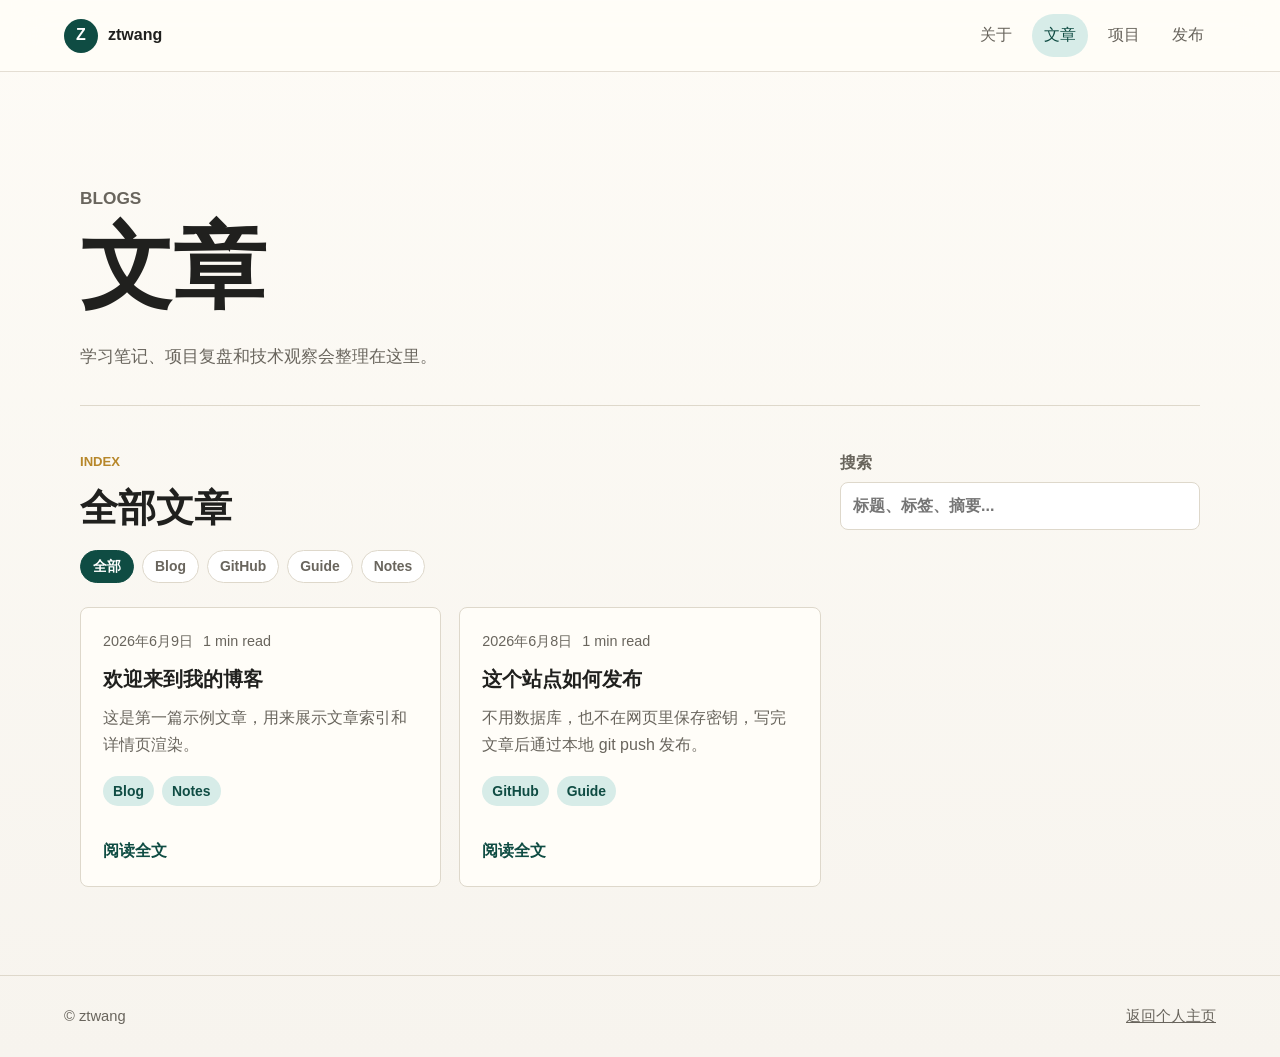
==== articles.html @ 3b93fb18 "Update homepage and articles page" ====
<!doctype html>
<html lang="zh-CN">
  <head>
    <meta charset="utf-8">
    <meta name="viewport" content="width=device-width, initial-scale=1">
    <meta name="description" content="ztwang 的博客文章列表。">
    <title>文章 - ztwang</title>
    <link rel="stylesheet" href="assets/styles.css">
  </head>
  <body>
    <header class="site-header">
      <a class="brand" href="index.html" aria-label="回到首页">
        <span class="brand-mark">Z</span>
        <span>ztwang</span>
      </a>
      <nav class="nav-links" aria-label="主导航">
        <a href="index.html">关于</a>
        <a aria-current="page" href="articles.html">文章</a>
        <a href="index.html#projects">项目</a>
        <a href="publish.html">发布</a>
      </nav>
    </header>

    <main>
      <section class="articles-hero" aria-labelledby="articles-title">
        <p class="section-kicker">Blogs</p>
        <h1 id="articles-title">文章</h1>
        <p>学习笔记、项目复盘和技术观察会整理在这里。</p>
      </section>

      <section class="posts-section standalone" aria-labelledby="posts-title">
        <div class="section-heading">
          <div>
            <p class="section-kicker">Index</p>
            <h2 id="posts-title">全部文章</h2>
          </div>
          <label class="search-box">
            <span>搜索</span>
            <input id="searchInput" type="search" placeholder="标题、标签、摘要..." autocomplete="off">
          </label>
        </div>
        <div class="filters" id="tagFilters" aria-label="文章标签筛选"></div>
        <div class="post-list" id="postList" aria-live="polite"></div>
        <p class="empty-state hidden" id="emptyState">没有找到匹配的文章。</p>
      </section>
    </main>

    <footer class="site-footer">
      <span>© ztwang</span>
      <span><a href="index.html">返回个人主页</a></span>
    </footer>

    <script src="assets/home.js" type="module"></script>
  </body>
</html>
---- assets/styles.css ----
:root {
  color-scheme: light;
  --bg: #f7f4ee;
  --surface: #fffdf8;
  --surface-strong: #ffffff;
  --ink: #20201e;
  --muted: #69655d;
  --line: #ded8cb;
  --accent: #1d6f64;
  --accent-dark: #0f4c43;
  --accent-soft: #d7ece8;
  --gold: #b7872a;
  --rose: #b9584f;
  --shadow: 0 18px 45px rgba(44, 39, 28, 0.12);
  --radius: 8px;
  font-family:
    Inter, "Segoe UI", "PingFang SC", "Microsoft YaHei", Arial, sans-serif;
}

* {
  box-sizing: border-box;
}

html {
  scroll-behavior: smooth;
}

body {
  margin: 0;
  color: var(--ink);
  background:
    linear-gradient(180deg, rgba(255, 253, 248, 0.8), rgba(247, 244, 238, 0.95)),
    var(--bg);
  line-height: 1.65;
}

a {
  color: inherit;
}

img {
  display: block;
  max-width: 100%;
}

button,
input,
textarea {
  font: inherit;
}

.site-header {
  position: sticky;
  top: 0;
  z-index: 10;
  display: flex;
  align-items: center;
  justify-content: space-between;
  gap: 24px;
  min-height: 72px;
  padding: 14px clamp(18px, 5vw, 72px);
  border-bottom: 1px solid rgba(222, 216, 203, 0.8);
  background: rgba(255, 253, 248, 0.9);
  backdrop-filter: blur(18px);
}

.brand,
.nav-links,
.hero-actions,
.publish-actions,
.meta-row,
.tag-row,
.filters {
  display: flex;
  align-items: center;
}

.brand {
  gap: 10px;
  font-weight: 800;
  text-decoration: none;
}

.brand-mark {
  display: grid;
  width: 34px;
  height: 34px;
  place-items: center;
  border-radius: 50%;
  color: #fff;
  background: var(--accent-dark);
}

.nav-links {
  flex-wrap: wrap;
  justify-content: flex-end;
  gap: 8px;
}

.nav-links a {
  padding: 8px 12px;
  border-radius: 999px;
  color: var(--muted);
  text-decoration: none;
}

.nav-links a:hover,
.nav-links a[aria-current="page"] {
  color: var(--accent-dark);
  background: var(--accent-soft);
}

main {
  width: min(1120px, calc(100% - 36px));
  margin: 0 auto;
}

.hero-section {
  display: grid;
  grid-template-columns: minmax(0, 1.05fr) minmax(320px, 0.95fr);
  gap: clamp(28px, 5vw, 72px);
  align-items: center;
  min-height: calc(100vh - 116px);
  padding: clamp(46px, 8vw, 92px) 0 clamp(28px, 4vw, 54px);
}

.hero-copy {
  max-width: 680px;
}

.eyebrow,
.section-kicker {
  margin: 0 0 12px;
  color: var(--gold);
  font-size: 0.82rem;
  font-weight: 800;
  letter-spacing: 0;
  text-transform: uppercase;
}

h1,
h2,
h3 {
  margin: 0;
  line-height: 1.18;
}

h1 {
  max-width: 820px;
  font-size: clamp(2.45rem, 7vw, 5.8rem);
}

h2 {
  font-size: clamp(1.75rem, 3vw, 2.8rem);
}

h3 {
  font-size: 1.24rem;
}

.hero-text {
  max-width: 650px;
  margin: 24px 0 0;
  color: var(--muted);
  font-size: 1.06rem;
}

.hero-actions {
  flex-wrap: wrap;
  gap: 12px;
  margin-top: 32px;
}

.button {
  display: inline-flex;
  align-items: center;
  justify-content: center;
  min-height: 44px;
  padding: 10px 16px;
  border: 1px solid transparent;
  border-radius: var(--radius);
  font-weight: 800;
  text-decoration: none;
  cursor: pointer;
}

.button.primary {
  color: #fff;
  background: var(--accent-dark);
}

.button.primary:hover {
  background: #083a33;
}

.button.secondary {
  color: var(--accent-dark);
  border-color: var(--line);
  background: var(--surface-strong);
}

.button.secondary:hover {
  border-color: var(--accent);
}

.hero-visual {
  overflow: hidden;
  border: 1px solid rgba(222, 216, 203, 0.88);
  border-radius: var(--radius);
  box-shadow: var(--shadow);
  background: #f4eee0;
}

.profile-page {
  width: min(1020px, calc(100% - 36px));
}

.profile-hero {
  display: grid;
  grid-template-columns: minmax(0, 1.15fr) minmax(280px, 0.55fr);
  gap: clamp(28px, 5vw, 64px);
  align-items: center;
  padding: clamp(56px, 9vw, 110px) 0 58px;
  border-bottom: 1px solid var(--line);
}

.profile-copy {
  max-width: 720px;
}

.profile-lead {
  max-width: 690px;
  margin: 24px 0 0;
  color: var(--muted);
  font-size: 1.12rem;
}

.profile-links {
  display: flex;
  flex-wrap: wrap;
  gap: 12px;
  margin-top: 30px;
}

.profile-card {
  padding: 26px;
  border: 1px solid var(--line);
  border-radius: var(--radius);
  background: var(--surface);
  box-shadow: var(--shadow);
}

.avatar {
  display: grid;
  width: 96px;
  height: 96px;
  margin-bottom: 20px;
  place-items: center;
  border-radius: 50%;
  color: #fff;
  background: var(--accent-dark);
  font-size: 2.4rem;
  font-weight: 900;
}

.profile-card h2 {
  font-size: 1.6rem;
}

.profile-card p,
.quick-facts dd,
.timeline-item p,
.project-card p,
.articles-hero p {
  color: var(--muted);
}

.quick-facts {
  display: grid;
  gap: 12px;
  margin: 22px 0 0;
}

.quick-facts div {
  display: grid;
  grid-template-columns: 86px minmax(0, 1fr);
  gap: 14px;
  padding-top: 12px;
  border-top: 1px solid var(--line);
}

.quick-facts dt {
  color: var(--gold);
  font-weight: 850;
}

.quick-facts dd {
  margin: 0;
}

.resume-section {
  padding: 56px 0;
  border-bottom: 1px solid var(--line);
}

.timeline {
  display: grid;
  gap: 18px;
  margin-top: 26px;
}

.timeline-item {
  display: grid;
  grid-template-columns: 150px minmax(0, 1fr);
  gap: 22px;
  padding: 18px 0;
}

.timeline-date {
  color: var(--accent-dark);
  font-weight: 850;
}

.timeline-item p {
  margin: 8px 0 0;
}

.skill-cloud {
  display: flex;
  flex-wrap: wrap;
  gap: 10px;
  margin-top: 24px;
}

.skill-cloud span {
  display: inline-flex;
  min-height: 36px;
  align-items: center;
  padding: 6px 12px;
  border: 1px solid var(--line);
  border-radius: 999px;
  color: var(--accent-dark);
  background: var(--surface-strong);
  font-weight: 800;
}

.project-grid {
  display: grid;
  grid-template-columns: repeat(2, minmax(0, 1fr));
  gap: 18px;
  margin-top: 24px;
}

.project-card {
  display: block;
  min-height: 210px;
  padding: 22px;
  border: 1px solid var(--line);
  border-radius: var(--radius);
  background: var(--surface);
  text-decoration: none;
}

.project-card:hover {
  border-color: rgba(29, 111, 100, 0.45);
  box-shadow: var(--shadow);
}

.project-card span {
  color: var(--gold);
  font-size: 0.82rem;
  font-weight: 850;
  text-transform: uppercase;
}

.project-card h3 {
  margin-top: 16px;
}

.articles-hero {
  padding: clamp(54px, 8vw, 92px) 0 34px;
}

.articles-hero h1 {
  font-size: clamp(2.7rem, 8vw, 5.8rem);
}

.articles-hero p {
  margin: 20px 0 0;
  font-size: 1.08rem;
}

.intro-grid {
  display: grid;
  grid-template-columns: minmax(220px, 0.78fr) minmax(0, 1.22fr);
  gap: clamp(24px, 4vw, 64px);
  padding: 74px 0;
  border-top: 1px solid var(--line);
}

.intro-copy p {
  margin: 0 0 16px;
  color: var(--muted);
}

.posts-section {
  padding: 64px 0 88px;
  border-top: 1px solid var(--line);
}

.posts-section.standalone {
  padding-top: 44px;
}

.section-heading {
  display: flex;
  align-items: end;
  justify-content: space-between;
  gap: 24px;
  margin-bottom: 20px;
}

.section-heading.compact {
  align-items: center;
  margin: 0;
}

.search-box {
  display: grid;
  gap: 6px;
  width: min(360px, 100%);
  color: var(--muted);
  font-weight: 700;
}

input,
textarea {
  width: 100%;
  min-height: 44px;
  border: 1px solid var(--line);
  border-radius: var(--radius);
  padding: 10px 12px;
  color: var(--ink);
  background: var(--surface-strong);
  outline: none;
}

textarea {
  resize: vertical;
}

input:focus,
textarea:focus {
  border-color: var(--accent);
  box-shadow: 0 0 0 3px rgba(29, 111, 100, 0.16);
}

.filters {
  flex-wrap: wrap;
  gap: 8px;
  margin: 18px 0 24px;
}

.tag-filter,
.tag {
  display: inline-flex;
  align-items: center;
  min-height: 30px;
  border-radius: 999px;
  font-size: 0.87rem;
  font-weight: 750;
}

.tag-filter {
  border: 1px solid var(--line);
  padding: 4px 12px;
  color: var(--muted);
  background: var(--surface-strong);
  cursor: pointer;
}

.tag-filter.active {
  color: #fff;
  border-color: var(--accent-dark);
  background: var(--accent-dark);
}

.post-list {
  display: grid;
  grid-template-columns: repeat(3, minmax(0, 1fr));
  gap: 18px;
}

.post-card {
  display: flex;
  flex-direction: column;
  min-height: 280px;
  padding: 22px;
  border: 1px solid var(--line);
  border-radius: var(--radius);
  background: var(--surface);
  text-decoration: none;
  transition:
    transform 160ms ease,
    box-shadow 160ms ease,
    border-color 160ms ease;
}

.post-card:hover {
  transform: translateY(-3px);
  border-color: rgba(29, 111, 100, 0.45);
  box-shadow: var(--shadow);
}

.post-card p {
  margin: 14px 0 0;
  color: var(--muted);
}

.post-card .read-more {
  margin-top: auto;
  color: var(--accent-dark);
  font-weight: 850;
}

.meta-row {
  flex-wrap: wrap;
  gap: 10px;
  margin-bottom: 14px;
  color: var(--muted);
  font-size: 0.9rem;
}

.tag-row {
  flex-wrap: wrap;
  gap: 8px;
  margin-top: 18px;
}

.tag {
  padding: 3px 10px;
  color: var(--accent-dark);
  background: var(--accent-soft);
}

.empty-state,
.loading {
  color: var(--muted);
}

.hidden {
  display: none;
}

.article-shell,
.publish-shell {
  padding: 54px 0 88px;
}

.back-link {
  display: inline-block;
  margin-bottom: 26px;
  color: var(--accent-dark);
  font-weight: 800;
  text-decoration: none;
}

.article {
  width: min(820px, 100%);
}

.article header {
  margin-bottom: 34px;
  padding-bottom: 28px;
  border-bottom: 1px solid var(--line);
}

.article h1 {
  font-size: clamp(2rem, 6vw, 4.25rem);
}

.article h2 {
  margin-top: 2em;
  font-size: clamp(1.45rem, 3vw, 2rem);
}

.article h3 {
  margin-top: 1.6em;
}

.article p,
.article li {
  color: #343330;
}

.article a {
  color: var(--accent-dark);
  font-weight: 700;
}

.article code {
  border-radius: 6px;
  padding: 2px 5px;
  background: #eee7d9;
}

.article pre {
  overflow: auto;
  padding: 16px;
  border-radius: var(--radius);
  color: #f6f1e7;
  background: #20201e;
}

.article pre code {
  padding: 0;
  background: transparent;
}

.article blockquote {
  margin: 22px 0;
  padding: 2px 0 2px 18px;
  border-left: 4px solid var(--accent);
  color: var(--muted);
}

.publish-shell {
  display: grid;
  grid-template-columns: minmax(0, 0.92fr) minmax(320px, 0.78fr);
  gap: 30px;
  align-items: start;
}

.publish-heading {
  grid-column: 1 / -1;
  max-width: 780px;
}

.publish-heading p {
  color: var(--muted);
}

.publish-form,
.preview-panel {
  display: grid;
  gap: 18px;
}

fieldset,
.preview-panel {
  margin: 0;
  border: 1px solid var(--line);
  border-radius: var(--radius);
  padding: 22px;
  background: var(--surface);
}

legend {
  padding: 0 8px;
  color: var(--accent-dark);
  font-weight: 850;
}

label {
  display: grid;
  gap: 7px;
  color: var(--muted);
  font-weight: 750;
}

.form-grid {
  display: grid;
  grid-template-columns: repeat(2, minmax(0, 1fr));
  gap: 14px;
}

fieldset > label,
fieldset > .form-grid {
  margin-top: 14px;
}

.publish-actions {
  justify-content: flex-end;
  gap: 12px;
}

.status {
  margin: 0;
  min-height: 28px;
  color: var(--muted);
  font-weight: 750;
}

.status.success {
  color: var(--accent-dark);
}

.status.error {
  color: var(--rose);
}

.preview-panel {
  position: sticky;
  top: 92px;
}

.article.preview {
  width: 100%;
  max-height: calc(100vh - 210px);
  overflow: auto;
  padding-top: 18px;
}

.article.preview h1 {
  font-size: clamp(1.75rem, 4vw, 2.5rem);
}

.site-footer {
  display: flex;
  flex-wrap: wrap;
  justify-content: space-between;
  gap: 12px;
  padding: 28px clamp(18px, 5vw, 72px);
  border-top: 1px solid var(--line);
  color: var(--muted);
  font-size: 0.92rem;
}

@media (max-width: 920px) {
  .hero-section,
  .profile-hero,
  .intro-grid,
  .publish-shell {
    grid-template-columns: 1fr;
  }

  .hero-section {
    min-height: auto;
  }

  .post-list {
    grid-template-columns: repeat(2, minmax(0, 1fr));
  }

  .project-grid {
    grid-template-columns: 1fr;
  }

  .preview-panel {
    position: static;
  }

  .article.preview {
    max-height: none;
  }
}

@media (max-width: 640px) {
  .site-header,
  .section-heading,
  .site-footer {
    align-items: flex-start;
    flex-direction: column;
  }

  .site-header {
    position: static;
  }

  main {
    width: min(100% - 28px, 1120px);
  }

  .post-list,
  .form-grid {
    grid-template-columns: 1fr;
  }

  .timeline-item,
  .quick-facts div {
    grid-template-columns: 1fr;
    gap: 6px;
  }

  .post-card {
    min-height: 240px;
  }

  .publish-actions {
    align-items: stretch;
    flex-direction: column;
  }

  .button {
    width: 100%;
  }
}
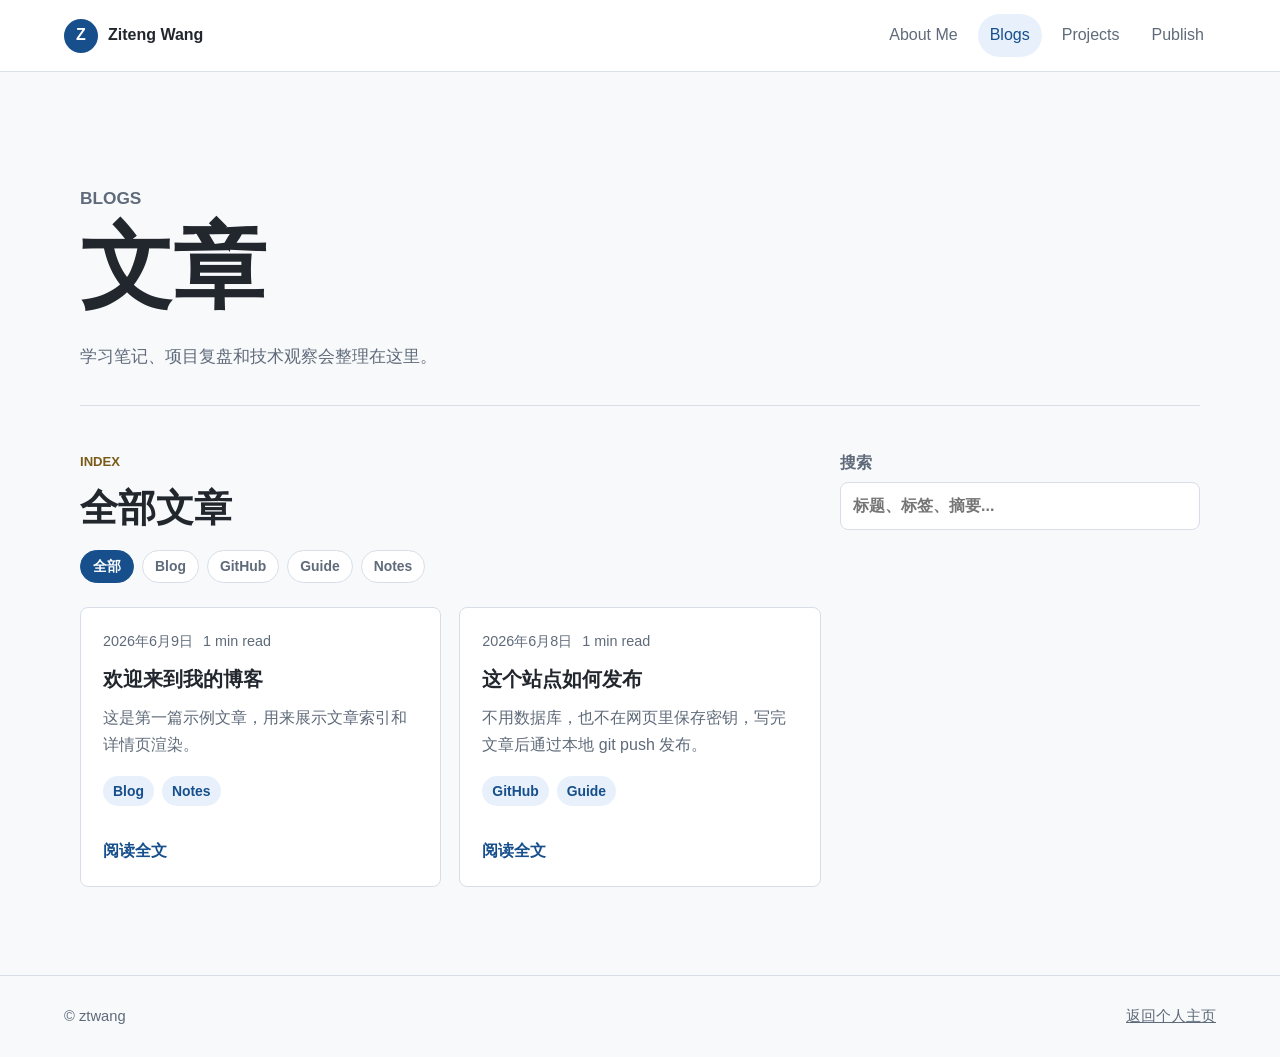
==== commit b0516939: "Update homepage to Quarto about style" ====
--- a/articles.html
+++ b/articles.html
@@ -11,13 +11,13 @@
     <header class="site-header">
       <a class="brand" href="index.html" aria-label="回到首页">
         <span class="brand-mark">Z</span>
-        <span>ztwang</span>
+        <span>Ziteng Wang</span>
       </a>
       <nav class="nav-links" aria-label="主导航">
-        <a href="index.html">关于</a>
-        <a aria-current="page" href="articles.html">文章</a>
-        <a href="index.html#projects">项目</a>
-        <a href="publish.html">发布</a>
+        <a href="index.html">About Me</a>
+        <a aria-current="page" href="articles.html">Blogs</a>
+        <a href="index.html#projects">Projects</a>
+        <a href="publish.html">Publish</a>
       </nav>
     </header>
 
--- a/assets/styles.css
+++ b/assets/styles.css
@@ -1,17 +1,17 @@
 :root {
   color-scheme: light;
-  --bg: #f7f4ee;
-  --surface: #fffdf8;
+  --bg: #f8f9fb;
+  --surface: #ffffff;
   --surface-strong: #ffffff;
-  --ink: #20201e;
-  --muted: #69655d;
-  --line: #ded8cb;
-  --accent: #1d6f64;
-  --accent-dark: #0f4c43;
-  --accent-soft: #d7ece8;
-  --gold: #b7872a;
+  --ink: #22272e;
+  --muted: #5f6b7a;
+  --line: #d8dee8;
+  --accent: #2c6fb7;
+  --accent-dark: #164f8c;
+  --accent-soft: #e8f1fb;
+  --gold: #7a5b18;
   --rose: #b9584f;
-  --shadow: 0 18px 45px rgba(44, 39, 28, 0.12);
+  --shadow: 0 18px 45px rgba(24, 39, 75, 0.1);
   --radius: 8px;
   font-family:
     Inter, "Segoe UI", "PingFang SC", "Microsoft YaHei", Arial, sans-serif;
@@ -28,9 +28,7 @@
 body {
   margin: 0;
   color: var(--ink);
-  background:
-    linear-gradient(180deg, rgba(255, 253, 248, 0.8), rgba(247, 244, 238, 0.95)),
-    var(--bg);
+  background: var(--bg);
   line-height: 1.65;
 }
 
@@ -59,8 +57,8 @@
   gap: 24px;
   min-height: 72px;
   padding: 14px clamp(18px, 5vw, 72px);
-  border-bottom: 1px solid rgba(222, 216, 203, 0.8);
-  background: rgba(255, 253, 248, 0.9);
+  border-bottom: 1px solid rgba(216, 222, 232, 0.9);
+  background: rgba(255, 255, 255, 0.94);
   backdrop-filter: blur(18px);
 }
 
@@ -211,128 +209,49 @@
   background: #f4eee0;
 }
 
-.profile-page {
-  width: min(1020px, calc(100% - 36px));
-}
-
-.profile-hero {
-  display: grid;
-  grid-template-columns: minmax(0, 1.15fr) minmax(280px, 0.55fr);
-  gap: clamp(28px, 5vw, 64px);
-  align-items: center;
-  padding: clamp(56px, 9vw, 110px) 0 58px;
+.about-page {
+  width: min(1120px, calc(100% - 36px));
+}
+
+.page-title {
+  padding: 54px 0 28px;
   border-bottom: 1px solid var(--line);
 }
 
-.profile-copy {
-  max-width: 720px;
-}
-
-.profile-lead {
-  max-width: 690px;
-  margin: 24px 0 0;
-  color: var(--muted);
-  font-size: 1.12rem;
-}
-
-.profile-links {
-  display: flex;
-  flex-wrap: wrap;
-  gap: 12px;
-  margin-top: 30px;
-}
-
-.profile-card {
-  padding: 26px;
+.page-title h1 {
+  font-size: clamp(2.4rem, 6vw, 4.6rem);
+}
+
+.about-layout {
+  display: grid;
+  grid-template-columns: minmax(210px, 280px) minmax(0, 1fr);
+  gap: clamp(30px, 6vw, 82px);
+  align-items: start;
+  padding: 44px 0 80px;
+}
+
+.about-entity {
+  position: sticky;
+  top: 96px;
+}
+
+.about-image {
+  width: min(240px, 100%);
+  aspect-ratio: 1;
+  object-fit: cover;
+  border-radius: var(--radius);
   border: 1px solid var(--line);
-  border-radius: var(--radius);
-  background: var(--surface);
   box-shadow: var(--shadow);
 }
 
-.avatar {
-  display: grid;
-  width: 96px;
-  height: 96px;
-  margin-bottom: 20px;
-  place-items: center;
-  border-radius: 50%;
-  color: #fff;
-  background: var(--accent-dark);
-  font-size: 2.4rem;
-  font-weight: 900;
-}
-
-.profile-card h2 {
-  font-size: 1.6rem;
-}
-
-.profile-card p,
-.quick-facts dd,
-.timeline-item p,
-.project-card p,
-.articles-hero p {
-  color: var(--muted);
-}
-
-.quick-facts {
-  display: grid;
-  gap: 12px;
-  margin: 22px 0 0;
-}
-
-.quick-facts div {
-  display: grid;
-  grid-template-columns: 86px minmax(0, 1fr);
-  gap: 14px;
-  padding-top: 12px;
-  border-top: 1px solid var(--line);
-}
-
-.quick-facts dt {
-  color: var(--gold);
-  font-weight: 850;
-}
-
-.quick-facts dd {
-  margin: 0;
-}
-
-.resume-section {
-  padding: 56px 0;
-  border-bottom: 1px solid var(--line);
-}
-
-.timeline {
-  display: grid;
-  gap: 18px;
-  margin-top: 26px;
-}
-
-.timeline-item {
-  display: grid;
-  grid-template-columns: 150px minmax(0, 1fr);
-  gap: 22px;
-  padding: 18px 0;
-}
-
-.timeline-date {
-  color: var(--accent-dark);
-  font-weight: 850;
-}
-
-.timeline-item p {
-  margin: 8px 0 0;
-}
-
-.skill-cloud {
+.about-links {
   display: flex;
   flex-wrap: wrap;
   gap: 10px;
-  margin-top: 24px;
-}
-
-.skill-cloud span {
+  margin-top: 18px;
+}
+
+.about-links a {
   display: inline-flex;
   min-height: 36px;
   align-items: center;
@@ -340,8 +259,116 @@
   border: 1px solid var(--line);
   border-radius: 999px;
   color: var(--accent-dark);
-  background: var(--surface-strong);
+  background: var(--surface);
   font-weight: 800;
+  text-decoration: none;
+}
+
+.about-links a:hover {
+  border-color: var(--accent);
+  background: var(--accent-soft);
+}
+
+.about-content {
+  max-width: 790px;
+}
+
+.about-intro {
+  margin: 0 0 34px;
+  color: #303846;
+  font-size: 1.18rem;
+  line-height: 1.8;
+}
+
+.about-intro a,
+.timeline-content a,
+.project-card a {
+  color: var(--accent-dark);
+}
+
+.resume-section {
+  padding: 36px 0;
+  border-top: 1px solid var(--line);
+}
+
+.timeline {
+  position: relative;
+  display: grid;
+  gap: 24px;
+  margin-top: 22px;
+}
+
+.timeline::before {
+  position: absolute;
+  top: 8px;
+  bottom: 8px;
+  left: 7px;
+  width: 2px;
+  background: var(--line);
+  content: "";
+}
+
+.timeline-item {
+  position: relative;
+  display: grid;
+  grid-template-columns: 24px minmax(0, 1fr);
+  gap: 16px;
+}
+
+.timeline-dot {
+  position: relative;
+  z-index: 1;
+  width: 16px;
+  height: 16px;
+  margin-top: 5px;
+  border: 3px solid var(--accent);
+  border-radius: 50%;
+  background: var(--surface);
+}
+
+.timeline-content .year {
+  color: var(--gold);
+  font-size: 0.92rem;
+  font-weight: 850;
+}
+
+.timeline-content h3 {
+  margin-top: 2px;
+}
+
+.timeline-content p,
+.project-card p,
+.articles-hero p {
+  color: var(--muted);
+}
+
+.timeline-content p {
+  margin: 4px 0 0;
+}
+
+.tech-tags {
+  display: flex;
+  flex-wrap: wrap;
+  gap: 10px;
+  margin-top: 22px;
+}
+
+.tech-tags span {
+  display: inline-flex;
+  min-height: 36px;
+  align-items: center;
+  padding: 6px 12px;
+  border: 1px solid var(--line);
+  border-radius: 999px;
+  color: var(--accent-dark);
+  background: var(--surface);
+  font-weight: 800;
+}
+
+.tech-tags .highlight {
+  color: #fff;
+  border-color: var(--accent-dark);
+  background: var(--accent-dark);
 }
 
 .project-grid {
@@ -728,7 +755,7 @@
 
 @media (max-width: 920px) {
   .hero-section,
-  .profile-hero,
+  .about-layout,
   .intro-grid,
   .publish-shell {
     grid-template-columns: 1fr;
@@ -744,6 +771,10 @@
 
   .project-grid {
     grid-template-columns: 1fr;
+  }
+
+  .about-entity {
+    position: static;
   }
 
   .preview-panel {
@@ -776,12 +807,6 @@
     grid-template-columns: 1fr;
   }
 
-  .timeline-item,
-  .quick-facts div {
-    grid-template-columns: 1fr;
-    gap: 6px;
-  }
-
   .post-card {
     min-height: 240px;
   }
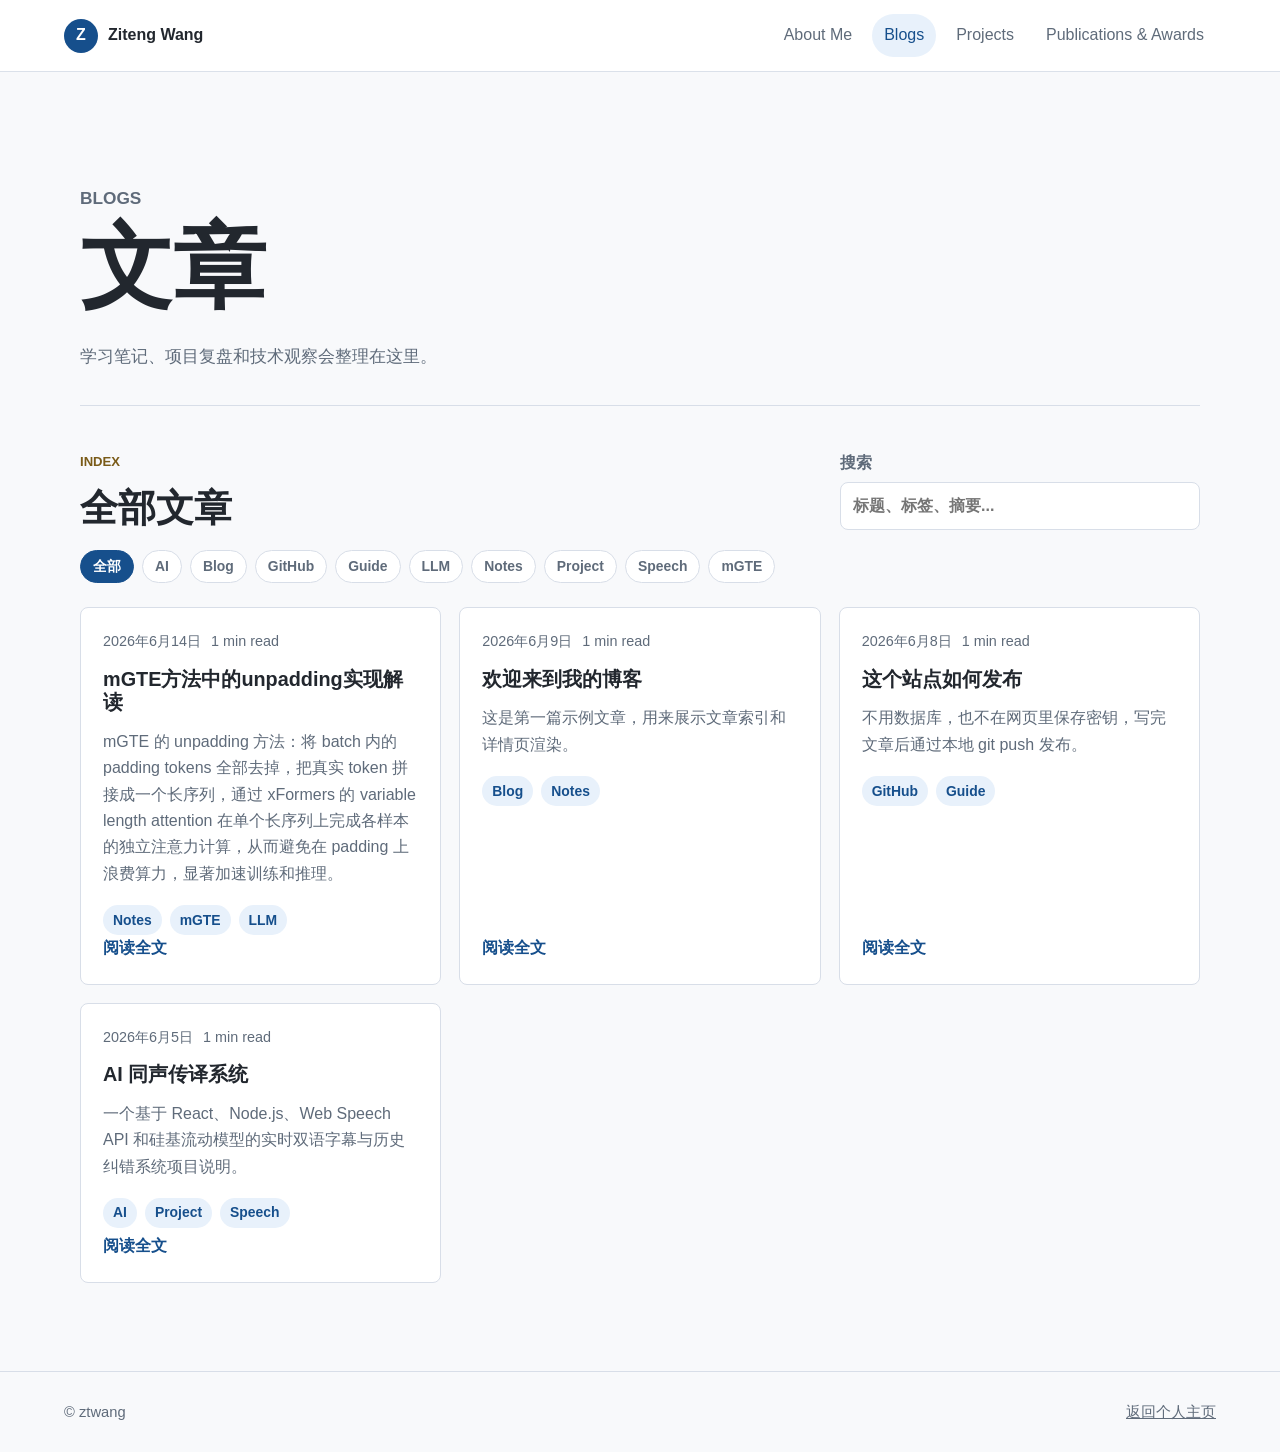
==== commit 64151845: "update publications and awards" ====
--- a/articles.html
+++ b/articles.html
@@ -17,7 +17,7 @@
         <a href="index.html">About Me</a>
         <a aria-current="page" href="articles.html">Blogs</a>
         <a href="index.html#projects">Projects</a>
-        <a href="publish.html">Publish</a>
+        <a href="publish.html">Publications & Awards</a>
       </nav>
     </header>
 
--- a/assets/styles.css
+++ b/assets/styles.css
@@ -404,6 +404,48 @@
   margin-top: 16px;
 }
 
+.academic-page {
+  width: min(1120px, calc(100% - 36px));
+}
+
+.academic-layout {
+  display: grid;
+  gap: 34px;
+  padding: 44px 0 88px;
+}
+
+.academic-section {
+  padding: 0 0 34px;
+  border-bottom: 1px solid var(--line);
+}
+
+.academic-list {
+  display: grid;
+  gap: 18px;
+  margin-top: 22px;
+}
+
+.academic-placeholder {
+  padding: 22px 0 0;
+  border-top: 1px solid var(--line);
+}
+
+.academic-placeholder h3 {
+  color: var(--ink);
+}
+
+.academic-meta {
+  margin: 6px 0 0;
+  color: var(--gold);
+  font-weight: 850;
+}
+
+.academic-placeholder p:last-child {
+  max-width: 760px;
+  margin: 10px 0 0;
+  color: var(--muted);
+}
+
 .articles-hero {
   padding: clamp(54px, 8vw, 92px) 0 34px;
 }
@@ -620,6 +662,11 @@
   color: #343330;
 }
 
+.article ul,
+.article ol {
+  padding-left: 1.45rem;
+}
+
 .article a {
   color: var(--accent-dark);
   font-weight: 700;
@@ -642,6 +689,46 @@
 .article pre code {
   padding: 0;
   background: transparent;
+}
+
+.article table {
+  display: block;
+  width: 100%;
+  overflow-x: auto;
+  border-collapse: collapse;
+  margin: 24px 0;
+}
+
+.article th,
+.article td {
+  border: 1px solid var(--line);
+  padding: 10px 12px;
+  text-align: left;
+  vertical-align: top;
+}
+
+.article th {
+  color: var(--ink);
+  background: var(--accent-soft);
+  font-weight: 850;
+}
+
+.article tr:nth-child(even) td {
+  background: rgba(232, 241, 251, 0.45);
+}
+
+.article .mermaid {
+  overflow-x: auto;
+  margin: 24px 0;
+  padding: 16px;
+  border: 1px solid var(--line);
+  border-radius: var(--radius);
+  background: var(--surface);
+}
+
+.article .mermaid svg {
+  max-width: 100%;
+  height: auto;
 }
 
 .article blockquote {
